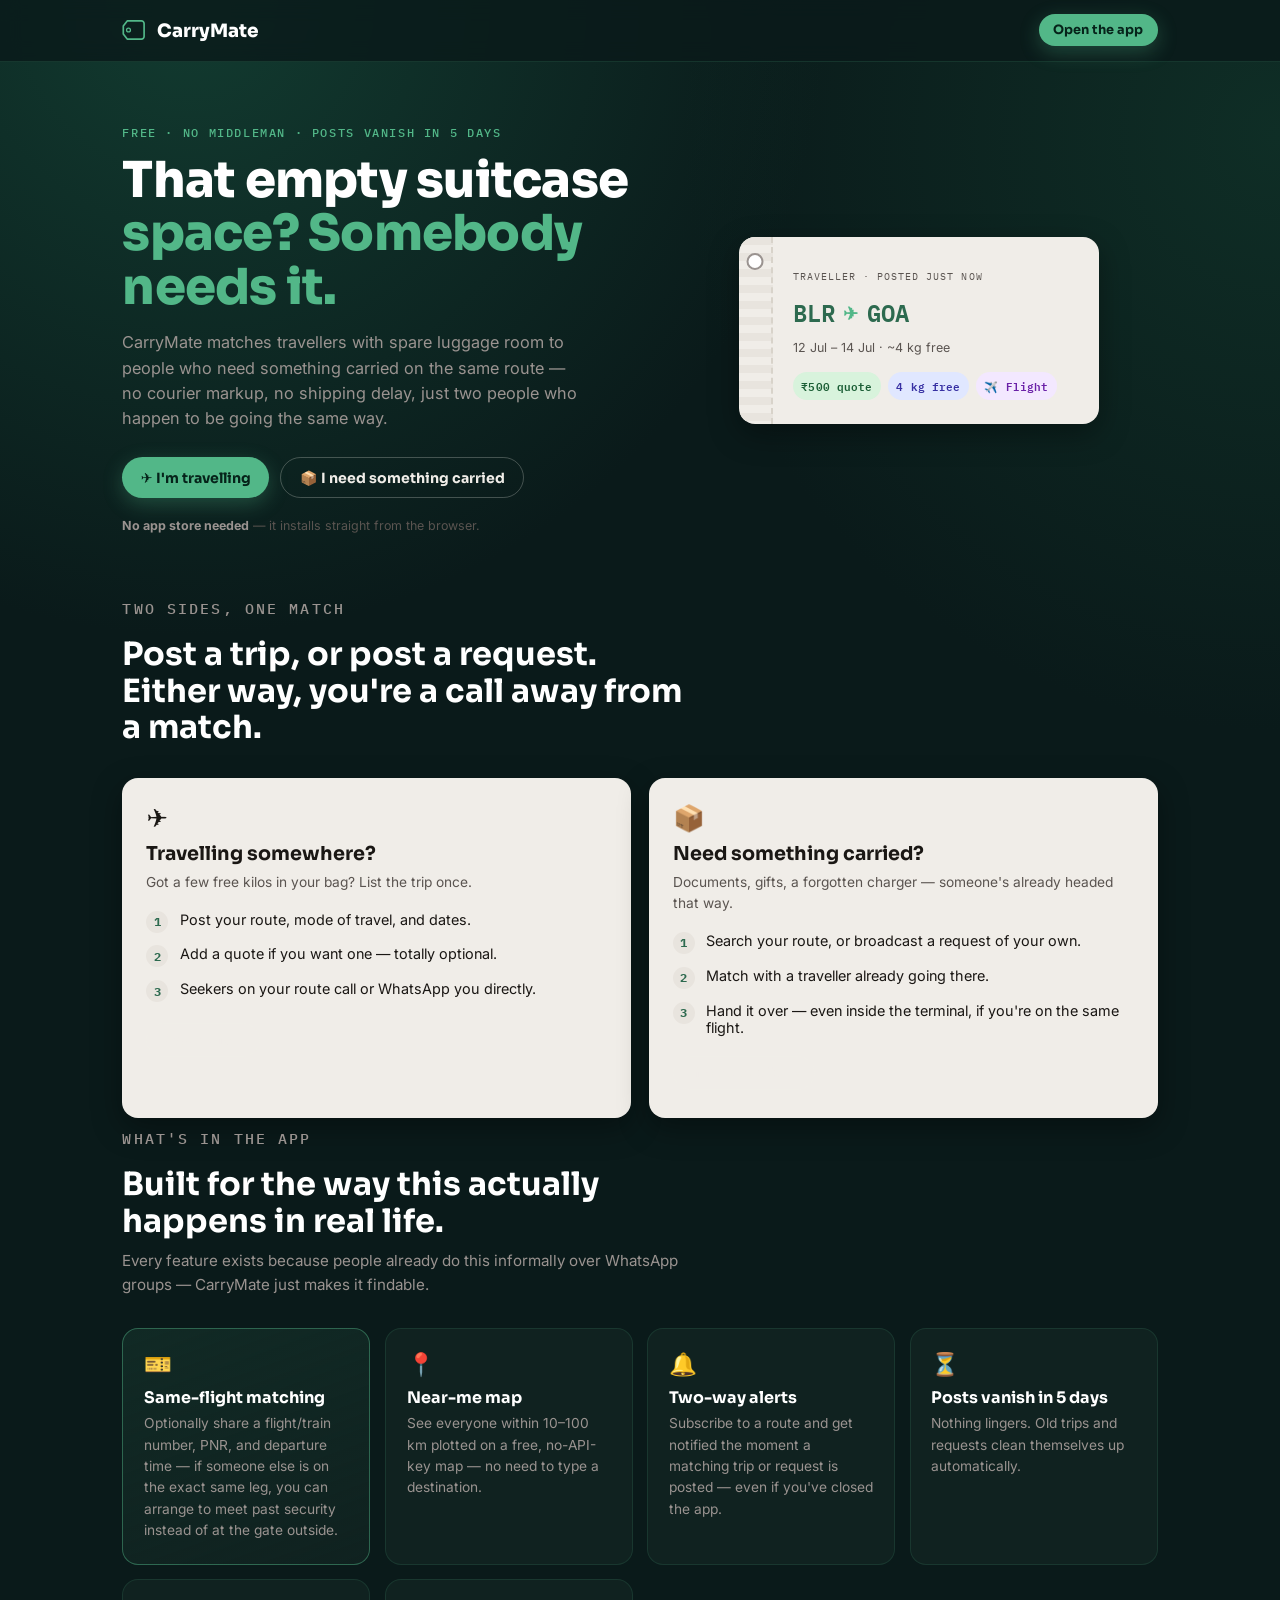
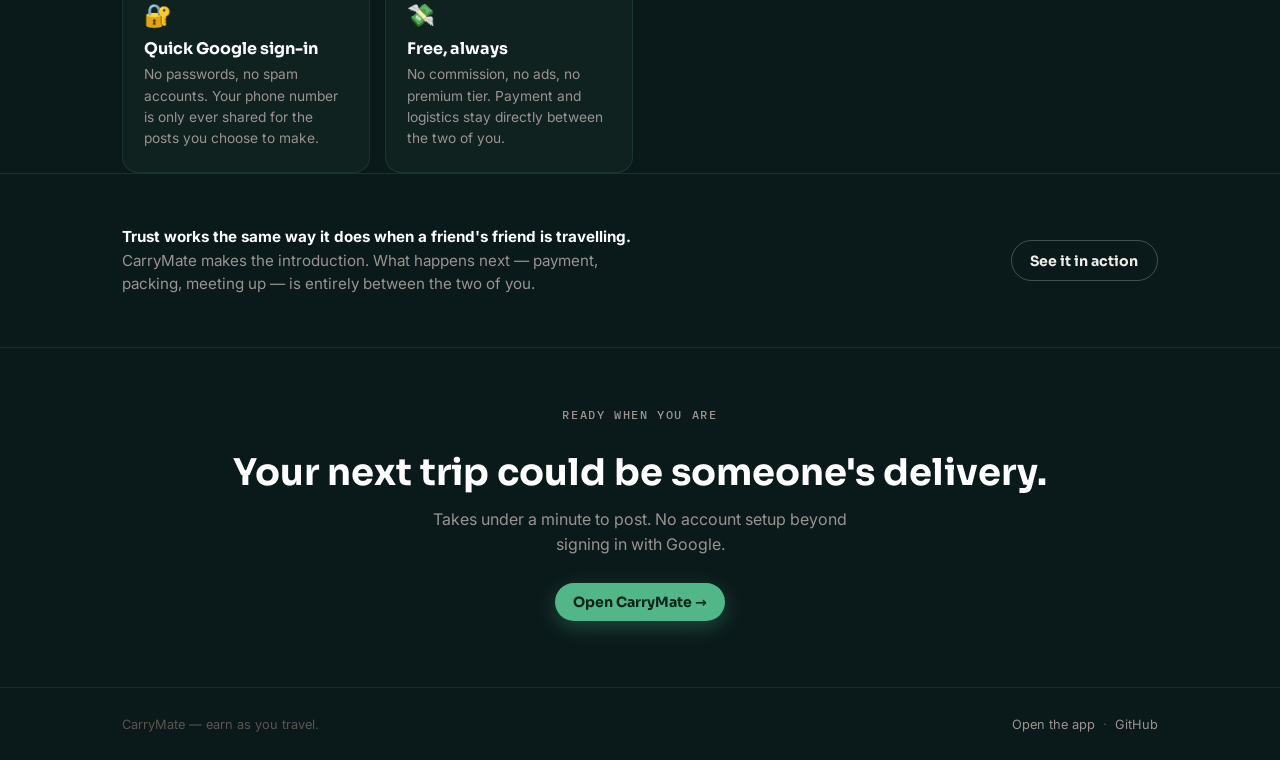
==== index.html @ 572cba30 "Add files via upload" ====
<!DOCTYPE html>
<html lang="en">
<head>
<meta charset="UTF-8">
<meta name="viewport" content="width=device-width, initial-scale=1">
<title>CarryMate — Earn as you travel</title>
<meta name="description" content="CarryMate matches travellers with spare luggage space to people who need something carried. Free, direct, no middleman.">
<meta name="theme-color" content="#0a1a1a">
<link rel="preconnect" href="https://fonts.googleapis.com">
<link rel="preconnect" href="https://fonts.gstatic.com" crossorigin>
<link href="https://fonts.googleapis.com/css2?family=Sora:wght@500;600;700;800&family=Inter:wght@400;500;600;700&family=IBM+Plex+Mono:wght@400;500&display=swap" rel="stylesheet">
<link rel="icon" href="data:image/svg+xml,%3Csvg xmlns='http://www.w3.org/2000/svg' viewBox='0 0 40 40'%3E%3Cpath d='M8 6 L30 6 C32 6 34 8 34 10 L34 30 C34 32 32 34 30 34 L8 34 L2 26 L2 14 Z' fill='%230a1a1a' stroke='%2352b788' stroke-width='2.6' stroke-linejoin='round'/%3E%3Ccircle cx='10' cy='20' r='3' fill='none' stroke='%2352b788' stroke-width='2'/%3E%3C/svg%3E">
<link rel="stylesheet" href="style.css">
</head>
<body>

<nav class="nav">
  <div class="nav__inner">
    <div class="wordmark">
      <svg viewBox="0 0 40 40" width="26" height="26"><path d="M8 6 L30 6 C32 6 34 8 34 10 L34 30 C34 32 32 34 30 34 L8 34 L2 26 L2 14 Z" fill="none" stroke="currentColor" stroke-width="2.6" stroke-linejoin="round"/><circle cx="10" cy="20" r="3" fill="none" stroke="currentColor" stroke-width="2"/></svg>
      <span id="brandName"></span>
    </div>
    <a class="btn btn--primary btn--sm" id="navCta" data-app-link href="#" target="_blank" rel="noopener"></a>
  </div>
</nav>

<header class="hero">
  <div class="wrap hero__inner">
    <div>
      <p class="eyebrow" id="heroEyebrow"></p>
      <h1 id="heroHeadline"></h1>
      <p class="lede" id="heroLede"></p>
      <div class="hero__ctas">
        <a class="btn btn--primary" id="heroCtaPrimary" data-app-link href="#" target="_blank" rel="noopener"></a>
        <a class="btn btn--ghost" id="heroCtaSecondary" data-app-link href="#" target="_blank" rel="noopener"></a>
      </div>
      <p class="hero__note" id="heroNote"></p>
    </div>

    <div class="hero__visual">
      <svg class="flightpath" viewBox="0 0 300 340" preserveAspectRatio="none" aria-hidden="true">
        <path d="M20,40 Q150,10 280,300" />
        <circle class="plane" r="4" cx="20" cy="40">
          <animateMotion dur="6s" repeatCount="indefinite" path="M0,0 Q130,-30 260,260" rotate="auto"/>
        </circle>
      </svg>
      <div class="tag" id="heroTag">
        <div class="tag__hole"></div>
        <div class="tag__body">
          <p class="tag__label">Traveller · posted just now</p>
          <p class="tag__route"><span class="city" id="tagFrom">BLR</span><span class="arrow">✈</span><span class="city" id="tagTo">GOA</span></p>
          <p class="tag__meta" id="tagMeta">12 Jul – 14 Jul · ~4 kg free</p>
          <div class="tag__badges">
            <span class="chip chip--green">₹500 quote</span>
            <span class="chip chip--indigo">4 kg free</span>
            <span class="chip chip--purple">✈️ Flight</span>
          </div>
        </div>
      </div>
    </div>
  </div>
</header>

<section class="wrap">
  <div class="section__head reveal">
    <p class="eyebrow" id="pathsEyebrow"></p>
    <h2 id="pathsHeadline"></h2>
  </div>
  <div class="paths" id="pathsGrid"></div>
</section>

<section class="wrap">
  <div class="section__head reveal">
    <p class="eyebrow" id="featuresEyebrow"></p>
    <h2 id="featuresHeadline"></h2>
    <p id="featuresText"></p>
  </div>
  <div class="features" id="featuresGrid"></div>
</section>

<section class="trust">
  <div class="wrap trust__inner reveal">
    <p id="trustText"></p>
    <a class="btn btn--ghost" id="trustCta" data-app-link href="#" target="_blank" rel="noopener"></a>
  </div>
</section>

<section class="final wrap">
  <p class="eyebrow" id="finalEyebrow"></p>
  <h2 id="finalHeadline"></h2>
  <p id="finalText"></p>
  <div class="hero__ctas">
    <a class="btn btn--primary" id="finalCta" data-app-link href="#" target="_blank" rel="noopener"></a>
  </div>
</section>

<footer>
  <div class="wrap footer__inner">
    <span id="footerText"></span>
    <span>
      <a id="footerAppLink" data-app-link href="#" target="_blank" rel="noopener"></a>
      &nbsp;·&nbsp;
      <a id="footerRepoLink" data-repo-link href="#" target="_blank" rel="noopener"></a>
    </span>
  </div>
</footer>

<script src="config.js"></script>
<script src="app.js"></script>
</body>
</html>
---- style.css ----
/* ============ Design tokens — matched to the CarryMate app ============ */
:root {
  --bg: #0a1a1a;
  --bg-elevated: #102220;
  --charcoal: #1a1714;
  --muted: #5a5450;
  --taupe: #9a9390;
  --white: #ffffff;
  --offwhite: #f0ede8;
  --linen-light: #e8e4de;
  --linen-dark: #d8d3ca;
  --forest: #2d6a4f;
  --mint: #52b788;

  --chip-green-bg: #d8f3dc;   --chip-green-text: #1b5e35;
  --chip-yellow-bg: #fef3cd;  --chip-yellow-text: #856404;
  --chip-indigo-bg: #e0e7ff;  --chip-indigo-text: #3730a3;
  --chip-purple-bg: #f3e8ff;  --chip-purple-text: #6b21a8;
  --chip-red-bg: #fdecea;     --chip-red-text: #c0392b;
  --chip-bpurple-bg: #ede9fe; --chip-bpurple-text: #6d28d9;

  --font-display: "Sora", system-ui, sans-serif;
  --font-body: "Inter", system-ui, sans-serif;
  --font-mono: "IBM Plex Mono", monospace;

  --radius: 16px;
  --radius-sm: 10px;
  --shadow-card: 0 10px 30px rgba(0, 0, 0, 0.35);
  --max: 1080px;
}

* { box-sizing: border-box; }
html { scroll-behavior: smooth; }

html, body {
  margin: 0; padding: 0;
  background: var(--bg);
  color: var(--offwhite);
  font-family: var(--font-body);
  -webkit-font-smoothing: antialiased;
}
body {
  background-image: radial-gradient(circle at 15% 0%, #123b30 0%, transparent 45%),
                     radial-gradient(circle at 100% 15%, #0f2e26 0%, transparent 40%);
  background-attachment: fixed;
  overflow-x: hidden;
}
h1, h2, h3 { font-family: var(--font-display); margin: 0; }
p { line-height: 1.55; }
a { color: inherit; }
:focus-visible { outline: 3px solid var(--mint); outline-offset: 2px; }
.wrap { max-width: var(--max); margin: 0 auto; padding: 0 1.4rem; }
.eyebrow {
  font-family: var(--font-mono); font-size: 0.72rem; letter-spacing: 0.14em;
  text-transform: uppercase; color: var(--mint); font-weight: 500;
}

/* ============ Nav ============ */
.nav {
  position: sticky; top: 0; z-index: 50;
  background: rgba(10, 26, 26, 0.82);
  backdrop-filter: blur(10px);
  border-bottom: 1px solid rgba(82, 183, 136, 0.16);
}
.nav__inner {
  display: flex; align-items: center; justify-content: space-between;
  padding: 0.9rem 1.4rem; max-width: var(--max); margin: 0 auto;
}
.wordmark { display: flex; align-items: center; gap: 0.55rem; }
.wordmark svg { color: var(--mint); flex-shrink: 0; }
.wordmark span { font-family: var(--font-display); font-weight: 800; font-size: 1.15rem; color: var(--white); }
.btn {
  display: inline-flex; align-items: center; justify-content: center; gap: 0.4rem;
  font-family: var(--font-display); font-weight: 700; font-size: 0.88rem;
  padding: 0.65rem 1.15rem; border-radius: 999px; border: none;
  cursor: pointer; text-decoration: none; transition: transform 0.15s ease, box-shadow 0.15s ease;
  white-space: nowrap;
}
.btn:hover { transform: translateY(-1px); }
.btn--primary { background: var(--mint); color: #06231a; box-shadow: 0 6px 20px rgba(82, 183, 136, 0.3); }
.btn--ghost { background: transparent; color: var(--offwhite); border: 1.5px solid rgba(240, 237, 232, 0.25); }
.btn--ghost:hover { border-color: var(--mint); color: var(--mint); }
.btn--sm { padding: 0.5rem 0.9rem; font-size: 0.8rem; }
.nav .btn { display: none; }
@media (min-width: 560px) { .nav .btn { display: inline-flex; } }

/* ============ Hero ============ */
.hero { padding: 3.2rem 0 2.5rem; }
.hero__inner { display: grid; gap: 2.4rem; align-items: center; }
@media (min-width: 880px) { .hero__inner { grid-template-columns: 1.05fr 0.95fr; gap: 2rem; } }
.hero h1 {
  font-size: clamp(2.1rem, 5.4vw, 3.1rem);
  font-weight: 800; line-height: 1.08; letter-spacing: -0.015em;
  color: var(--white); margin: 0.6rem 0 1rem;
}
.hero h1 em { font-style: normal; color: var(--mint); }
.hero p.lede { font-size: 1.02rem; color: var(--taupe); max-width: 46ch; margin: 0 0 1.6rem; }
.hero__ctas { display: flex; gap: 0.7rem; flex-wrap: wrap; margin-bottom: 1.1rem; }
.hero__note { font-size: 0.78rem; color: var(--muted); }
.hero__note strong { color: var(--taupe); }

/* ---- Hero visual: giant luggage tag with a live route ticker ---- */
.hero__visual { display: flex; justify-content: center; position: relative; }
.tag {
  position: relative; display: flex;
  background: var(--offwhite); color: var(--charcoal);
  border-radius: var(--radius); box-shadow: var(--shadow-card);
  overflow: hidden; width: 100%; max-width: 360px;
}
.tag__hole {
  width: 34px; flex-shrink: 0;
  background: repeating-linear-gradient(to bottom, var(--linen-light) 0 8px, transparent 8px 16px);
  border-right: 2px dashed var(--linen-dark);
  position: relative;
}
.tag__hole::before {
  content: ""; position: absolute; top: 16px; left: 50%; transform: translateX(-50%);
  width: 13px; height: 13px; border-radius: 50%;
  border: 2px solid var(--taupe); background: var(--white);
}
.tag__body { padding: 1.3rem 1.2rem 1.5rem; flex: 1; min-width: 0; }
.tag__label { font-family: var(--font-mono); font-size: 0.65rem; letter-spacing: 0.1em; color: var(--muted); text-transform: uppercase; }
.tag__route {
  font-family: var(--font-mono); font-weight: 600; font-size: 1.5rem;
  color: var(--forest); letter-spacing: 0.01em; margin: 0.35rem 0 0.2rem;
  display: flex; align-items: center; gap: 0.5rem; min-height: 2.1rem;
}
.tag__route .arrow { color: var(--mint); font-size: 1.1rem; }
.tag__route span.city { transition: opacity 0.25s ease; }
.tag__meta { font-size: 0.78rem; color: var(--muted); margin-top: 0.4rem; }
.tag__badges { display: flex; gap: 0.4rem; margin-top: 0.9rem; flex-wrap: wrap; }
.chip {
  font-family: var(--font-mono); font-size: 0.68rem; font-weight: 600;
  padding: 0.28rem 0.55rem; border-radius: 999px; letter-spacing: 0.01em;
}
.chip--green { background: var(--chip-green-bg); color: var(--chip-green-text); }
.chip--indigo { background: var(--chip-indigo-bg); color: var(--chip-indigo-text); }
.chip--purple { background: var(--chip-purple-bg); color: var(--chip-purple-text); }

/* dashed flight-path behind the tag */
.flightpath { position: absolute; inset: -10% -6% auto -6%; height: 130%; z-index: -1; opacity: 0.55; pointer-events: none; }
.flightpath path { stroke: var(--mint); stroke-width: 1.4; stroke-dasharray: 5 7; fill: none; opacity: 0.35; }
.flightpath circle.plane { fill: var(--mint); }

/* ============ Section shells ============ */
section { padding: 3.2rem 0; }
.section__head { max-width: 56ch; margin-bottom: 2rem; }
.section__head h2 { font-size: clamp(1.5rem, 3.4vw, 2rem); color: var(--white); margin-top: 0.5rem; line-height: 1.15; }
.section__head p { color: var(--taupe); margin-top: 0.6rem; font-size: 0.95rem; }
.reveal { opacity: 0; transform: translateY(16px); transition: opacity 0.5s ease, transform 0.5s ease; }
.reveal.is-visible { opacity: 1; transform: none; }

/* ============ How it works: two paths ============ */
.paths { display: grid; gap: 1.1rem; }
@media (min-width: 760px) { .paths { grid-template-columns: 1fr 1fr; } }
.path-card {
  background: var(--offwhite); color: var(--charcoal);
  border-radius: var(--radius); box-shadow: var(--shadow-card);
  padding: 1.5rem 1.5rem 1.7rem; display: flex; flex-direction: column;
}
.path-card__icon { font-size: 1.6rem; margin-bottom: 0.5rem; }
.path-card h3 { font-size: 1.2rem; color: var(--charcoal); }
.path-card p.sub { color: var(--muted); font-size: 0.86rem; margin: 0.35rem 0 1.1rem; }
.path-card ol { list-style: none; margin: 0; padding: 0; display: flex; flex-direction: column; gap: 0.8rem; }
.path-card li { display: flex; gap: 0.7rem; align-items: flex-start; font-size: 0.9rem; }
.path-card li .n {
  font-family: var(--font-mono); font-size: 0.72rem; font-weight: 700;
  color: var(--forest); background: var(--linen-light); border-radius: 50%;
  width: 22px; height: 22px; flex-shrink: 0; display: flex; align-items: center; justify-content: center;
}
.path-card .cta { margin-top: 1.3rem; align-self: flex-start; }

/* ============ Feature grid ============ */
.features { display: grid; gap: 0.9rem; grid-template-columns: repeat(auto-fit, minmax(240px, 1fr)); }
.feature {
  background: var(--bg-elevated); border: 1px solid rgba(82, 183, 136, 0.14);
  border-radius: var(--radius); padding: 1.3rem 1.3rem 1.4rem;
}
.feature__icon { font-size: 1.4rem; }
.feature h3 { font-size: 1rem; color: var(--white); margin: 0.55rem 0 0.35rem; }
.feature p { font-size: 0.86rem; color: var(--taupe); margin: 0; }
.feature--highlight { border-color: rgba(82, 183, 136, 0.45); background: linear-gradient(160deg, rgba(82,183,136,0.1), var(--bg-elevated)); }

/* ============ Trust strip ============ */
.trust {
  border-top: 1px solid rgba(82, 183, 136, 0.16);
  border-bottom: 1px solid rgba(82, 183, 136, 0.16);
}
.trust__inner { display: flex; flex-direction: column; gap: 1.4rem; align-items: flex-start; }
@media (min-width: 760px) { .trust__inner { flex-direction: row; align-items: center; justify-content: space-between; } }
.trust p { color: var(--taupe); font-size: 0.95rem; max-width: 52ch; margin: 0; }
.trust strong { color: var(--white); }

/* ============ Final CTA ============ */
.final { text-align: center; padding: 3.6rem 0 3rem; }
.final h2 { font-size: clamp(1.6rem, 4vw, 2.3rem); color: var(--white); margin-bottom: 0.7rem; }
.final p { color: var(--taupe); max-width: 42ch; margin: 0 auto 1.6rem; }
.final .hero__ctas { justify-content: center; }

/* ============ Footer ============ */
footer { border-top: 1px solid rgba(82, 183, 136, 0.14); padding: 1.8rem 0; }
.footer__inner { display: flex; flex-wrap: wrap; gap: 0.8rem; align-items: center; justify-content: space-between; font-size: 0.8rem; color: var(--muted); }
.footer__inner a { color: var(--taupe); text-decoration: none; }
.footer__inner a:hover { color: var(--mint); }

@media (prefers-reduced-motion: reduce) {
  html { scroll-behavior: auto; }
  .reveal { opacity: 1; transform: none; transition: none; }
  .flightpath circle.plane { animation: none !important; }
}
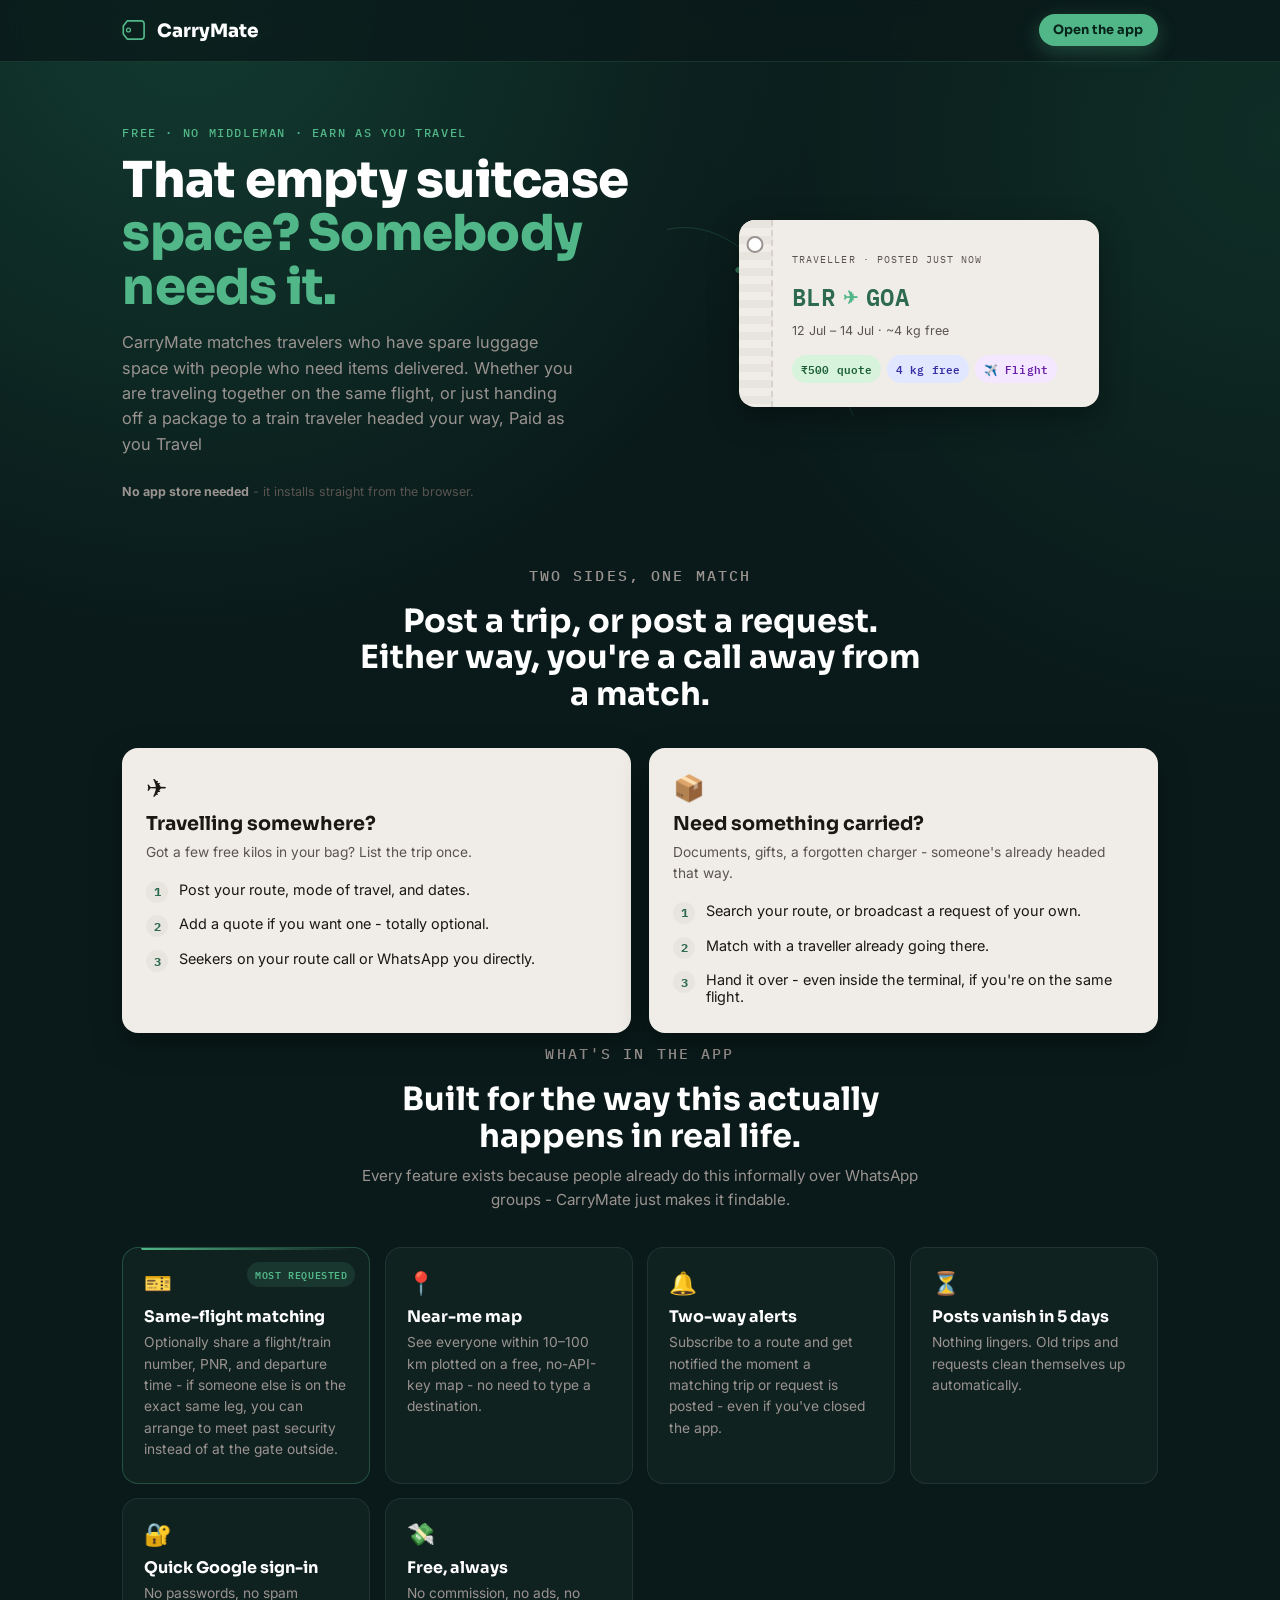
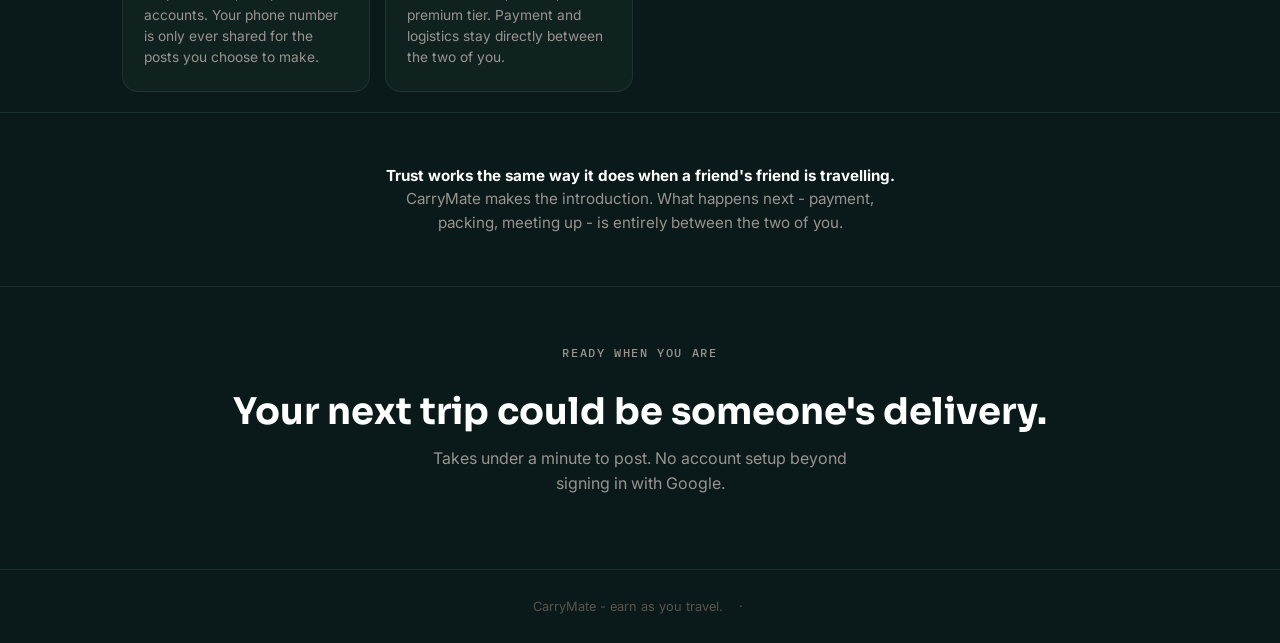
==== commit 240c8906: "Add files via upload" ====
--- a/index.html
+++ b/index.html
@@ -3,7 +3,7 @@
 <head>
 <meta charset="UTF-8">
 <meta name="viewport" content="width=device-width, initial-scale=1">
-<title>CarryMate — Earn as you travel</title>
+<title>CarryMate - Earn as you travel</title>
 <meta name="description" content="CarryMate matches travellers with spare luggage space to people who need something carried. Free, direct, no middleman.">
 <meta name="theme-color" content="#0a1a1a">
 <link rel="preconnect" href="https://fonts.googleapis.com">
@@ -13,6 +13,8 @@
 <link rel="stylesheet" href="style.css">
 </head>
 <body>
+
+<div class="ambient" aria-hidden="true"><span></span><span></span></div>
 
 <nav class="nav">
   <div class="nav__inner">
@@ -30,10 +32,6 @@
       <p class="eyebrow" id="heroEyebrow"></p>
       <h1 id="heroHeadline"></h1>
       <p class="lede" id="heroLede"></p>
-      <div class="hero__ctas">
-        <a class="btn btn--primary" id="heroCtaPrimary" data-app-link href="#" target="_blank" rel="noopener"></a>
-        <a class="btn btn--ghost" id="heroCtaSecondary" data-app-link href="#" target="_blank" rel="noopener"></a>
-      </div>
       <p class="hero__note" id="heroNote"></p>
     </div>
 
@@ -78,10 +76,11 @@
   <div class="features" id="featuresGrid"></div>
 </section>
 
+<br>
+
 <section class="trust">
   <div class="wrap trust__inner reveal">
     <p id="trustText"></p>
-    <a class="btn btn--ghost" id="trustCta" data-app-link href="#" target="_blank" rel="noopener"></a>
   </div>
 </section>
 
@@ -89,9 +88,6 @@
   <p class="eyebrow" id="finalEyebrow"></p>
   <h2 id="finalHeadline"></h2>
   <p id="finalText"></p>
-  <div class="hero__ctas">
-    <a class="btn btn--primary" id="finalCta" data-app-link href="#" target="_blank" rel="noopener"></a>
-  </div>
 </section>
 
 <footer>
--- a/style.css
+++ b/style.css
@@ -55,17 +55,46 @@
   text-transform: uppercase; color: var(--mint); font-weight: 500;
 }
 
+/* ============ Ambient background ============ */
+.ambient { position: fixed; inset: 0; z-index: -1; overflow: hidden; pointer-events: none; }
+.ambient span {
+  position: absolute; border-radius: 50%; filter: blur(70px); opacity: 0.32;
+  animation: drift 24s ease-in-out infinite;
+}
+.ambient span:nth-child(1) {
+  width: 440px; height: 440px; top: -140px; left: -110px;
+  background: radial-gradient(circle, var(--mint), transparent 70%);
+}
+.ambient span:nth-child(2) {
+  width: 400px; height: 400px; bottom: -160px; right: -90px;
+  background: radial-gradient(circle, var(--forest), transparent 70%);
+  animation-duration: 29s; animation-delay: -8s;
+}
+@keyframes drift {
+  0%, 100% { transform: translate(0, 0) scale(1); }
+  50% { transform: translate(36px, -28px) scale(1.08); }
+}
+@media (max-width: 600px) {
+  .ambient span { filter: blur(50px); opacity: 0.22; }
+  .ambient span:nth-child(1) { width: 260px; height: 260px; }
+  .ambient span:nth-child(2) { width: 240px; height: 240px; }
+}
+
 /* ============ Nav ============ */
 .nav {
   position: sticky; top: 0; z-index: 50;
   background: rgba(10, 26, 26, 0.82);
   backdrop-filter: blur(10px);
   border-bottom: 1px solid rgba(82, 183, 136, 0.16);
-}
+  transition: box-shadow 0.3s ease, background 0.3s ease;
+}
+.nav--scrolled { background: rgba(10, 26, 26, 0.95); box-shadow: 0 8px 24px rgba(0, 0, 0, 0.3); }
 .nav__inner {
   display: flex; align-items: center; justify-content: space-between;
   padding: 0.9rem 1.4rem; max-width: var(--max); margin: 0 auto;
-}
+  transition: padding 0.3s ease;
+}
+.nav--scrolled .nav__inner { padding-top: 0.6rem; padding-bottom: 0.6rem; }
 .wordmark { display: flex; align-items: center; gap: 0.55rem; }
 .wordmark svg { color: var(--mint); flex-shrink: 0; }
 .wordmark span { font-family: var(--font-display); font-weight: 800; font-size: 1.15rem; color: var(--white); }
@@ -74,9 +103,16 @@
   font-family: var(--font-display); font-weight: 700; font-size: 0.88rem;
   padding: 0.65rem 1.15rem; border-radius: 999px; border: none;
   cursor: pointer; text-decoration: none; transition: transform 0.15s ease, box-shadow 0.15s ease;
-  white-space: nowrap;
-}
-.btn:hover { transform: translateY(-1px); }
+  white-space: nowrap; position: relative; overflow: hidden;
+}
+.btn:hover { box-shadow: 0 4px 14px rgba(0, 0, 0, 0.18); }
+.btn__ripple {
+  position: absolute; border-radius: 50%; transform: scale(0);
+  background: rgba(255, 255, 255, 0.45); pointer-events: none;
+  animation: rippleOut 0.6s ease-out forwards;
+}
+.btn--ghost .btn__ripple { background: rgba(82, 183, 136, 0.35); }
+@keyframes rippleOut { to { transform: scale(2.8); opacity: 0; } }
 .btn--primary { background: var(--mint); color: #06231a; box-shadow: 0 6px 20px rgba(82, 183, 136, 0.3); }
 .btn--ghost { background: transparent; color: var(--offwhite); border: 1.5px solid rgba(240, 237, 232, 0.25); }
 .btn--ghost:hover { border-color: var(--mint); color: var(--mint); }
@@ -100,13 +136,24 @@
 .hero__note strong { color: var(--taupe); }
 
 /* ---- Hero visual: giant luggage tag with a live route ticker ---- */
-.hero__visual { display: flex; justify-content: center; position: relative; }
+.hero__visual {
+  display: flex; justify-content: center; position: relative;
+  perspective: 1200px; transform-origin: top center;
+  animation: tagSway 7s ease-in-out infinite;
+}
+@keyframes tagSway {
+  0%, 100% { transform: rotate(-1.1deg); }
+  50% { transform: rotate(1.1deg); }
+}
 .tag {
   position: relative; display: flex;
   background: var(--offwhite); color: var(--charcoal);
   border-radius: var(--radius); box-shadow: var(--shadow-card);
   overflow: hidden; width: 100%; max-width: 360px;
-}
+  transition: transform 0.3s cubic-bezier(0.2, 0.8, 0.2, 1), box-shadow 0.3s ease;
+  transform-style: preserve-3d; will-change: transform;
+}
+.tag:hover { box-shadow: 0 16px 40px rgba(0, 0, 0, 0.4); }
 .tag__hole {
   width: 34px; flex-shrink: 0;
   background: repeating-linear-gradient(to bottom, var(--linen-light) 0 8px, transparent 8px 16px);
@@ -128,6 +175,8 @@
 .tag__route .arrow { color: var(--mint); font-size: 1.1rem; }
 .tag__route span.city { transition: opacity 0.25s ease; }
 .tag__meta { font-size: 0.78rem; color: var(--muted); margin-top: 0.4rem; }
+.tag__body { transition: opacity 0.28s ease, transform 0.28s ease; }
+.tag__body.is-updating { opacity: 0; transform: translateY(6px); }
 .tag__badges { display: flex; gap: 0.4rem; margin-top: 0.9rem; flex-wrap: wrap; }
 .chip {
   font-family: var(--font-mono); font-size: 0.68rem; font-weight: 600;
@@ -139,25 +188,31 @@
 
 /* dashed flight-path behind the tag */
 .flightpath { position: absolute; inset: -10% -6% auto -6%; height: 130%; z-index: -1; opacity: 0.55; pointer-events: none; }
-.flightpath path { stroke: var(--mint); stroke-width: 1.4; stroke-dasharray: 5 7; fill: none; opacity: 0.35; }
+.flightpath path { stroke: var(--mint); stroke-width: 1.4; fill: none; opacity: 0.35; transition: stroke-dashoffset 1.6s cubic-bezier(0.4, 0, 0.2, 1); }
 .flightpath circle.plane { fill: var(--mint); }
 
 /* ============ Section shells ============ */
 section { padding: 3.2rem 0; }
-.section__head { max-width: 56ch; margin-bottom: 2rem; }
+.section__head { max-width: 56ch; margin: 0 auto 2.2rem; text-align: center; }
 .section__head h2 { font-size: clamp(1.5rem, 3.4vw, 2rem); color: var(--white); margin-top: 0.5rem; line-height: 1.15; }
 .section__head p { color: var(--taupe); margin-top: 0.6rem; font-size: 0.95rem; }
 .reveal { opacity: 0; transform: translateY(16px); transition: opacity 0.5s ease, transform 0.5s ease; }
 .reveal.is-visible { opacity: 1; transform: none; }
+@media (max-width: 600px) {
+  section { padding: 2.4rem 0; }
+}
 
 /* ============ How it works: two paths ============ */
-.paths { display: grid; gap: 1.1rem; }
+.paths { display: grid; gap: 1.1rem; perspective: 1000px; }
 @media (min-width: 760px) { .paths { grid-template-columns: 1fr 1fr; } }
 .path-card {
   background: var(--offwhite); color: var(--charcoal);
   border-radius: var(--radius); box-shadow: var(--shadow-card);
   padding: 1.5rem 1.5rem 1.7rem; display: flex; flex-direction: column;
-}
+  transition: opacity 0.5s ease, transform 0.3s ease, box-shadow 0.25s ease;
+  will-change: transform;
+}
+.path-card:hover { box-shadow: 0 18px 40px rgba(0, 0, 0, 0.4); }
 .path-card__icon { font-size: 1.6rem; margin-bottom: 0.5rem; }
 .path-card h3 { font-size: 1.2rem; color: var(--charcoal); }
 .path-card p.sub { color: var(--muted); font-size: 0.86rem; margin: 0.35rem 0 1.1rem; }
@@ -171,15 +226,37 @@
 .path-card .cta { margin-top: 1.3rem; align-self: flex-start; }
 
 /* ============ Feature grid ============ */
-.features { display: grid; gap: 0.9rem; grid-template-columns: repeat(auto-fit, minmax(240px, 1fr)); }
+.features { display: grid; gap: 0.9rem; grid-template-columns: repeat(auto-fit, minmax(240px, 1fr)); perspective: 1000px; }
 .feature {
-  background: var(--bg-elevated); border: 1px solid rgba(82, 183, 136, 0.14);
+  background: var(--bg-elevated); border: 1px solid rgba(240, 237, 232, 0.08);
   border-radius: var(--radius); padding: 1.3rem 1.3rem 1.4rem;
-}
-.feature__icon { font-size: 1.4rem; }
+  position: relative; overflow: hidden;
+  transition: opacity 0.5s ease, transform 0.3s ease, border-color 0.25s ease;
+  will-change: transform;
+}
+.feature::before {
+  content: ""; position: absolute; inset: 0; opacity: 0; pointer-events: none;
+  transition: opacity 0.3s ease;
+  background: radial-gradient(180px circle at var(--mx, 50%) var(--my, 50%), rgba(82, 183, 136, 0.18), transparent 70%);
+}
+.feature:hover::before { opacity: 1; }
+.feature:hover { border-color: rgba(82, 183, 136, 0.35); }
+.feature__icon { font-size: 1.4rem; transition: transform 0.3s ease; }
+.feature:hover .feature__icon { transform: scale(1.15) rotate(-4deg); }
 .feature h3 { font-size: 1rem; color: var(--white); margin: 0.55rem 0 0.35rem; }
 .feature p { font-size: 0.86rem; color: var(--taupe); margin: 0; }
-.feature--highlight { border-color: rgba(82, 183, 136, 0.45); background: linear-gradient(160deg, rgba(82,183,136,0.1), var(--bg-elevated)); }
+.feature--highlight { border-color: rgba(82, 183, 136, 0.3); }
+.feature--highlight::after {
+  content: ""; position: absolute; top: 0; left: 1.1rem; right: 1.1rem; height: 2px;
+  background: linear-gradient(90deg, var(--mint), transparent);
+  border-radius: 0 0 2px 2px;
+}
+.feature__badge {
+  position: absolute; top: 0.85rem; right: 0.85rem;
+  font-family: var(--font-mono); font-size: 0.6rem; font-weight: 600;
+  letter-spacing: 0.06em; text-transform: uppercase; color: var(--mint);
+  background: rgba(82, 183, 136, 0.14); padding: 0.24rem 0.5rem; border-radius: 999px;
+}
 
 /* ============ Trust strip ============ */
 .trust {
@@ -187,7 +264,7 @@
   border-bottom: 1px solid rgba(82, 183, 136, 0.16);
 }
 .trust__inner { display: flex; flex-direction: column; gap: 1.4rem; align-items: flex-start; }
-@media (min-width: 760px) { .trust__inner { flex-direction: row; align-items: center; justify-content: space-between; } }
+@media (min-width: 760px) { .trust__inner { flex-direction: row; align-items: center; justify-content: space-around;text-align: center; } }
 .trust p { color: var(--taupe); font-size: 0.95rem; max-width: 52ch; margin: 0; }
 .trust strong { color: var(--white); }
 
@@ -199,7 +276,7 @@
 
 /* ============ Footer ============ */
 footer { border-top: 1px solid rgba(82, 183, 136, 0.14); padding: 1.8rem 0; }
-.footer__inner { display: flex; flex-wrap: wrap; gap: 0.8rem; align-items: center; justify-content: space-between; font-size: 0.8rem; color: var(--muted); }
+.footer__inner { display: flex; flex-wrap: wrap; gap: 0.8rem; align-items: center; justify-content: center; font-size: 0.8rem; color: var(--muted); text-align: center; }
 .footer__inner a { color: var(--taupe); text-decoration: none; }
 .footer__inner a:hover { color: var(--mint); }
 
@@ -207,4 +284,8 @@
   html { scroll-behavior: auto; }
   .reveal { opacity: 1; transform: none; transition: none; }
   .flightpath circle.plane { animation: none !important; }
-}
+  .flightpath path { transition: none; stroke-dashoffset: 0 !important; }
+  .hero__visual { animation: none; }
+  .ambient span { animation: none; }
+  .tag, .path-card, .feature, .btn { transition: none !important; transform: none !important; }
+}
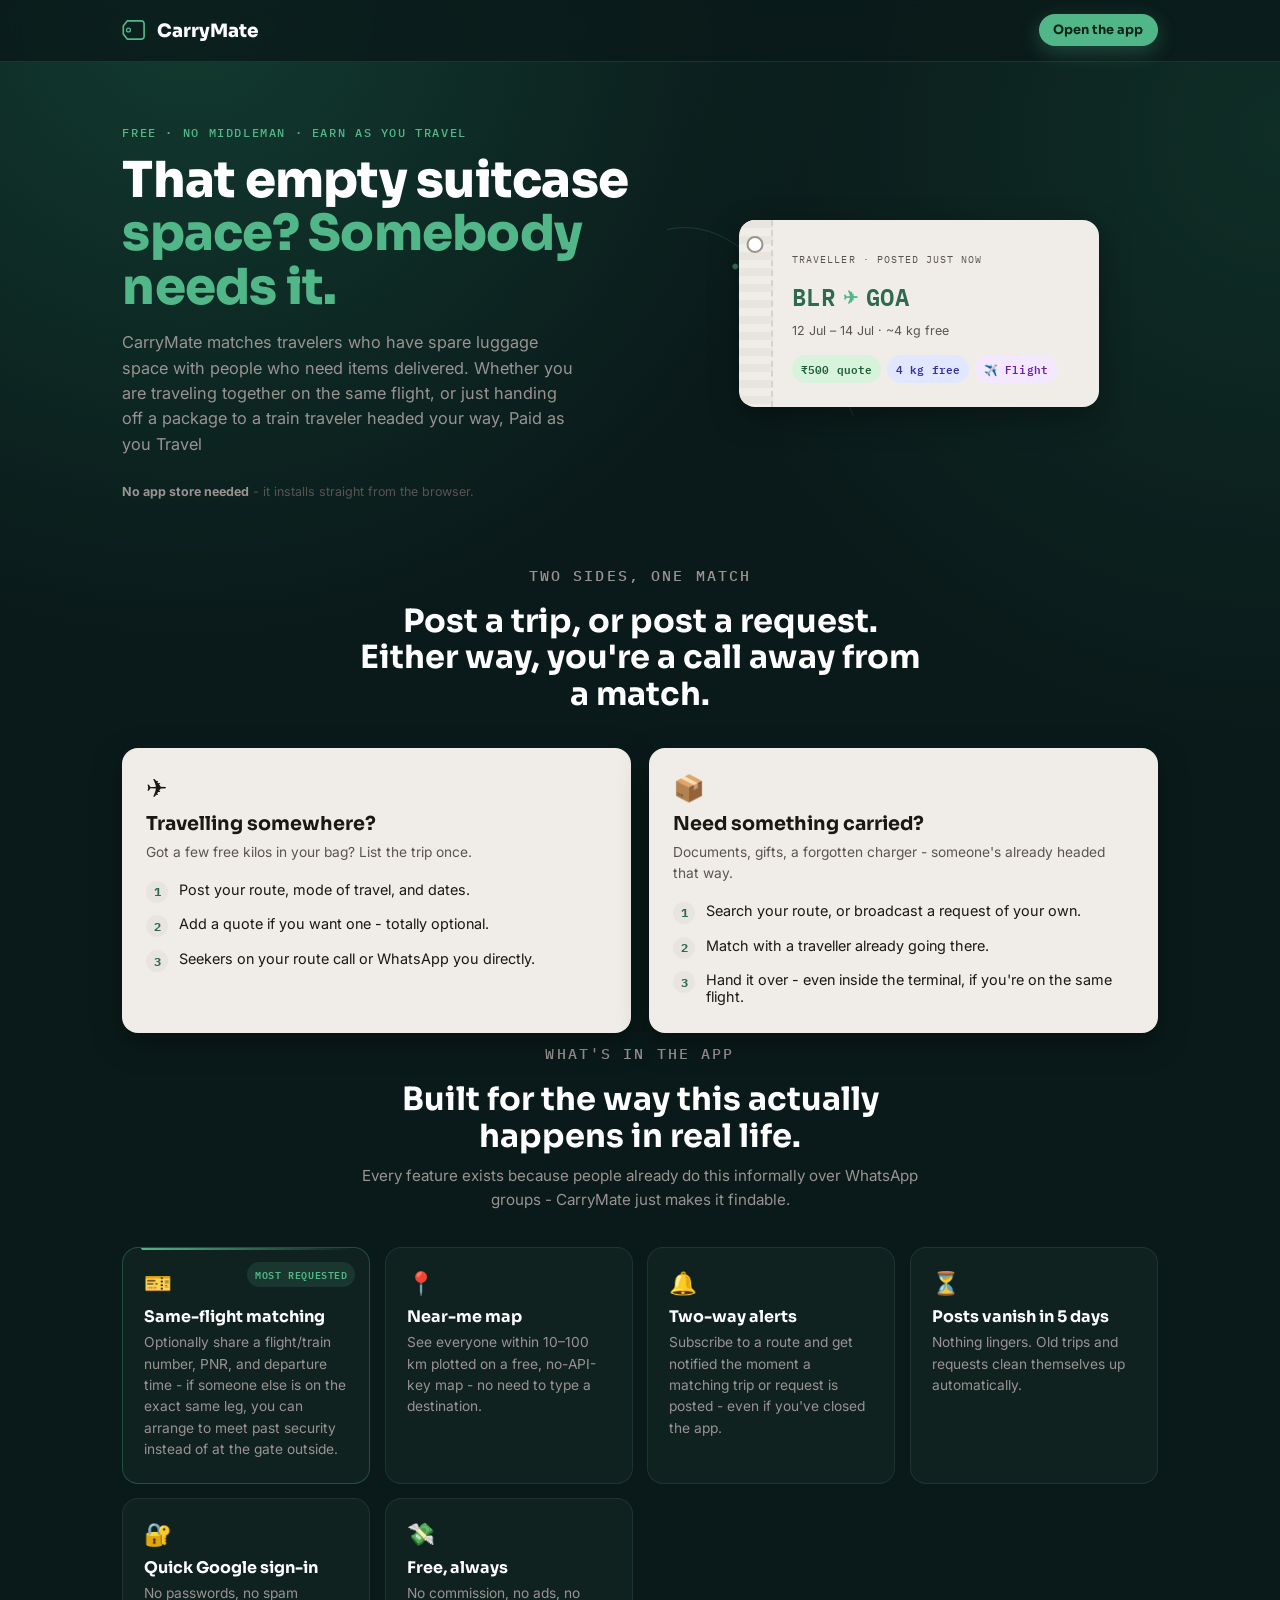
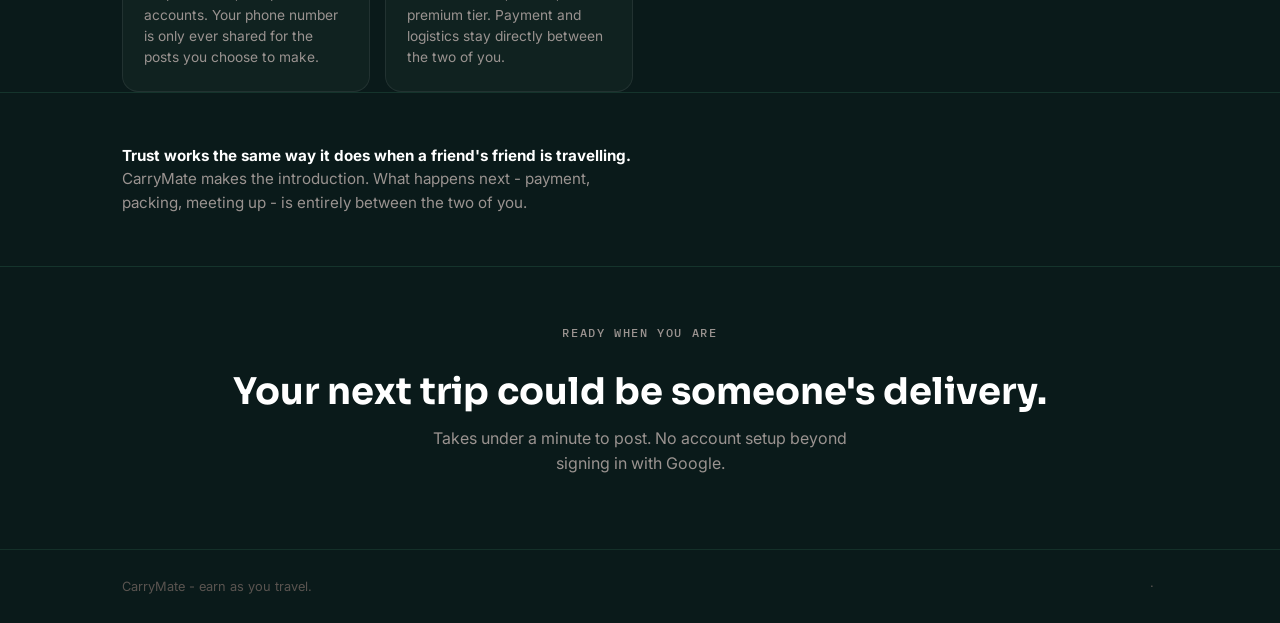
==== commit 4bdef086: "Update title from 'Earn as you travel' to 'Earn as you travel'" ====
--- a/index.html
+++ b/index.html
@@ -3,7 +3,7 @@
 <head>
 <meta charset="UTF-8">
 <meta name="viewport" content="width=device-width, initial-scale=1">
-<title>CarryMate - Earn as you travel</title>
+<title>CarryMate — Earn as you travel</title>
 <meta name="description" content="CarryMate matches travellers with spare luggage space to people who need something carried. Free, direct, no middleman.">
 <meta name="theme-color" content="#0a1a1a">
 <link rel="preconnect" href="https://fonts.googleapis.com">
@@ -76,8 +76,6 @@
   <div class="features" id="featuresGrid"></div>
 </section>
 
-<br>
-
 <section class="trust">
   <div class="wrap trust__inner reveal">
     <p id="trustText"></p>
--- a/style.css
+++ b/style.css
@@ -117,8 +117,7 @@
 .btn--ghost { background: transparent; color: var(--offwhite); border: 1.5px solid rgba(240, 237, 232, 0.25); }
 .btn--ghost:hover { border-color: var(--mint); color: var(--mint); }
 .btn--sm { padding: 0.5rem 0.9rem; font-size: 0.8rem; }
-.nav .btn { display: none; }
-@media (min-width: 560px) { .nav .btn { display: inline-flex; } }
+@media (max-width: 380px) { .nav .btn { padding: 0.45rem 0.75rem; font-size: 0.76rem; } }
 
 /* ============ Hero ============ */
 .hero { padding: 3.2rem 0 2.5rem; }
@@ -264,7 +263,7 @@
   border-bottom: 1px solid rgba(82, 183, 136, 0.16);
 }
 .trust__inner { display: flex; flex-direction: column; gap: 1.4rem; align-items: flex-start; }
-@media (min-width: 760px) { .trust__inner { flex-direction: row; align-items: center; justify-content: space-around;text-align: center; } }
+@media (min-width: 760px) { .trust__inner { flex-direction: row; align-items: center; justify-content: space-between; } }
 .trust p { color: var(--taupe); font-size: 0.95rem; max-width: 52ch; margin: 0; }
 .trust strong { color: var(--white); }
 
@@ -276,7 +275,7 @@
 
 /* ============ Footer ============ */
 footer { border-top: 1px solid rgba(82, 183, 136, 0.14); padding: 1.8rem 0; }
-.footer__inner { display: flex; flex-wrap: wrap; gap: 0.8rem; align-items: center; justify-content: center; font-size: 0.8rem; color: var(--muted); text-align: center; }
+.footer__inner { display: flex; flex-wrap: wrap; gap: 0.8rem; align-items: center; justify-content: space-between; font-size: 0.8rem; color: var(--muted); }
 .footer__inner a { color: var(--taupe); text-decoration: none; }
 .footer__inner a:hover { color: var(--mint); }
 
